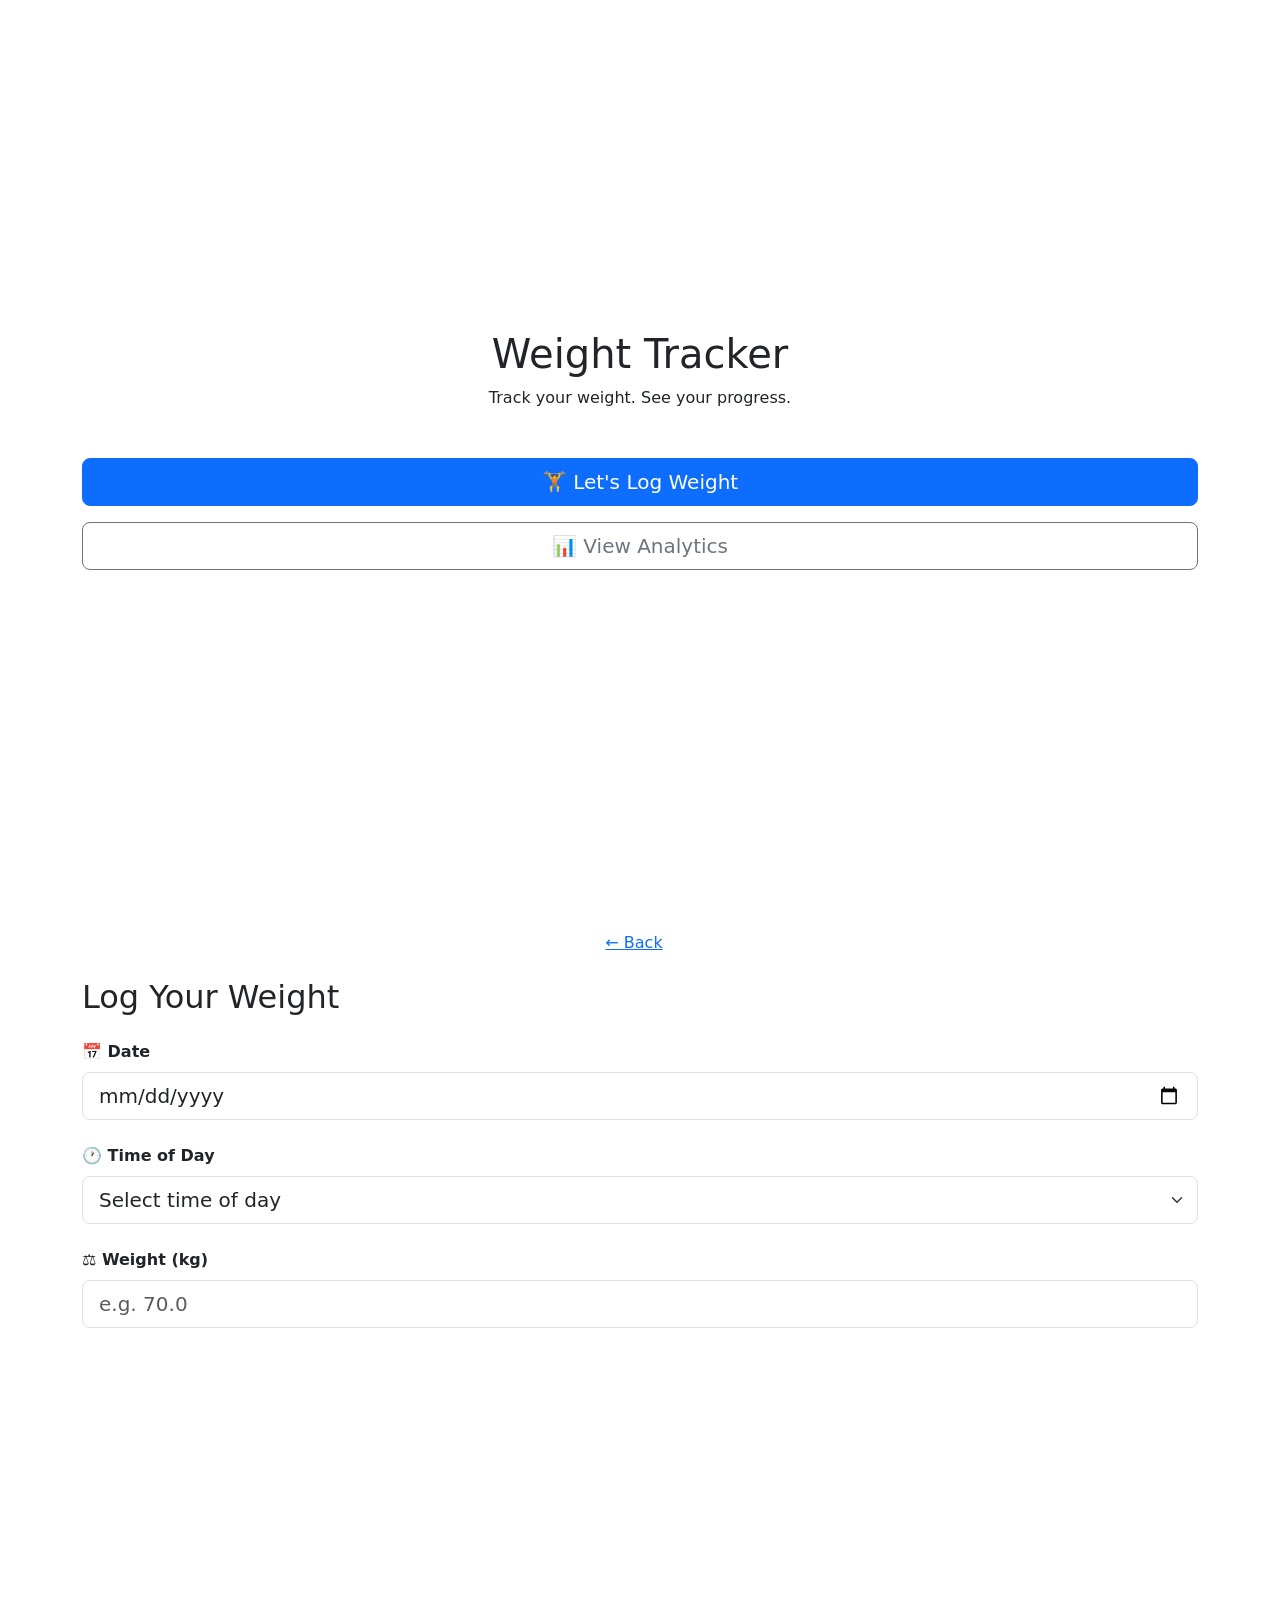
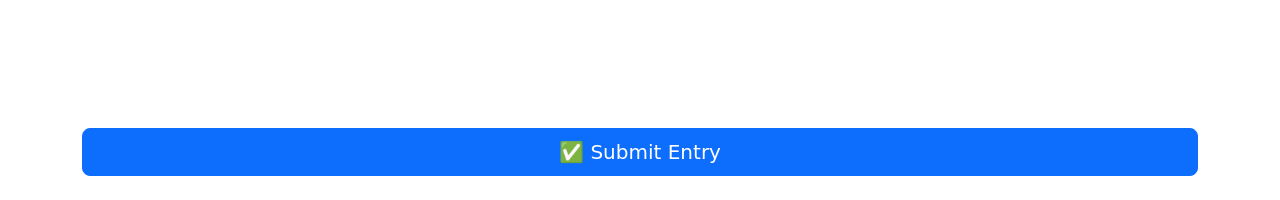
==== index.html @ a8e6a58a "Create index.html" ====
<!DOCTYPE html>
<html lang="en">
  <head>
    <meta charset="UTF-8" />
    <meta name="viewport" content="width=device-width, initial-scale=1.0" />
    <title>Weight Tracker</title>
    <link
      href="https://cdn.jsdelivr.net/npm/bootstrap@5.3.0/dist/css/bootstrap.min.css"
      rel="stylesheet"
    />
    <link rel="stylesheet" href="style.css" />
  </head>

  <body>
    <div
      class="container d-flex flex-column align-items-center justify-content-center min-vh-100 text-center"
      id="home-screen"
    >
      <h1 class="app-title mb-2">Weight Tracker</h1>
      <p class="app-subtitle mb-5">Track your weight. See your progress.</p>
      <button class="btn btn-primary btn-lg w-100 mb-3" id="log-btn">
        🏋️ Let's Log Weight
      </button>
      <a href="analytics.html" class="btn btn-outline-secondary btn-lg w-100">
        📊 View Analytics
      </a>
    </div>

    <div
      class="container d-flex flex-column min-vh-100 py-4"
      id="form-screen"
      style="display: none"
    >
      <button class="btn btn-link ps-0 mb-3" id="back-btn">← Back</button>
      <h2 class="form-title mb-4">Log Your Weight</h2>

      <div class="mb-4">
        <label for="input-date" class="form-label fw-semibold">📅 Date</label>
        <input
          type="date"
          class="form-control form-control-lg"
          id="input-date"
        />
      </div>

      <div class="mb-4">
        <label for="input-time" class="form-label fw-semibold"
          >🕐 Time of Day</label
        >
        <select class="form-select form-select-lg" id="input-time">
          <option value="" disabled selected>Select time of day</option>
          <option value="Morning">Morning</option>
          <option value="Afternoon">Afternoon</option>
          <option value="Evening">Evening</option>
          <option value="Night">Night</option>
        </select>
      </div>

      <div class="mb-4">
        <label for="input-weight" class="form-label fw-semibold"
          >⚖️ Weight (kg)</label
        >
        <input
          type="number"
          class="form-control form-control-lg"
          id="input-weight"
          placeholder="e.g. 70.0"
          min="0.1"
          max="300"
          step="0.1"
        />
      </div>

      <div class="mt-auto">
        <div id="loading-dots" class="dots-container" style="display: none">
          <span></span><span></span><span></span>
        </div>

        <button class="btn btn-primary btn-lg w-100" id="submit-btn">
          ✅ Submit Entry
        </button>
      </div>
    </div>

    <script src="https://cdn.jsdelivr.net/npm/bootstrap@5.3.0/dist/js/bootstrap.bundle.min.js"></script>
    <script src="script.js"></script>

    <div id="loading-overlay" style="display: none">
      <div class="overlay-content">
        <div class="spinner"></div>
        <p class="overlay-text" id="overlay-text"></p>
      </div>
    </div>
  </body>
</html>
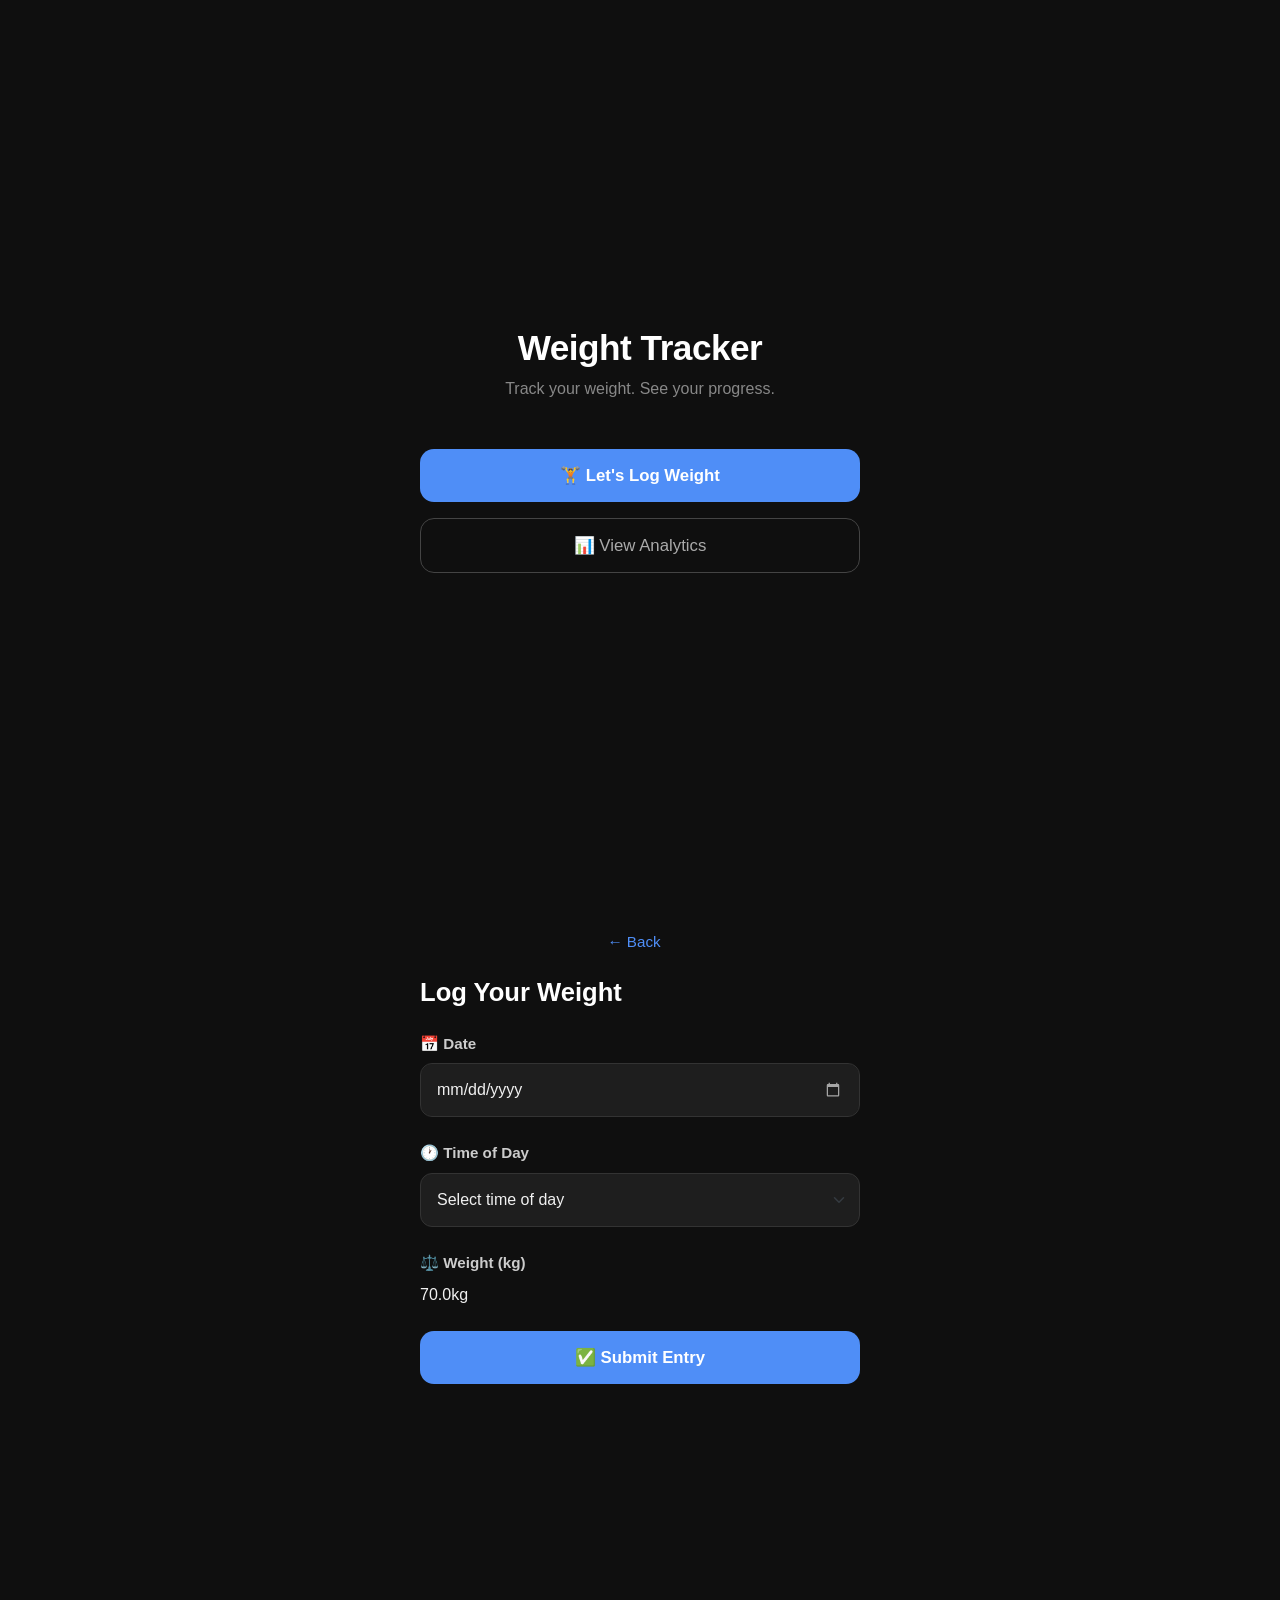
==== commit 15d22afd: "Update index.html changed weight input to ruler class" ====
--- a/index.html
+++ b/index.html
@@ -57,24 +57,17 @@
       </div>
 
       <div class="mb-4">
-        <label for="input-weight" class="form-label fw-semibold"
-          >⚖️ Weight (kg)</label
-        >
-        <input
-          type="number"
-          class="form-control form-control-lg"
-          id="input-weight"
-          placeholder="e.g. 70.0"
-          min="0.1"
-          max="300"
-          step="0.1"
-        />
+  <label class="form-label fw-semibold">⚖️ Weight (kg)</label>
+  <div class="weight-display-container">
+    <span id="weight-value">70.0</span><span class="unit">kg</span>
+  </div>
+  
+  <div class="ruler-wrapper">
+    <div class="ruler-pointer"></div>
+    <div class="ruler-container" id="ruler">
       </div>
-
-      <div class="mt-auto">
-        <div id="loading-dots" class="dots-container" style="display: none">
-          <span></span><span></span><span></span>
-        </div>
+  </div>
+</div>
 
         <button class="btn btn-primary btn-lg w-100" id="submit-btn">
           ✅ Submit Entry
--- a/style.css
+++ b/style.css
@@ -0,0 +1,427 @@
+/* ===========================
+   GLOBAL STYLES
+=========================== */
+
+body {
+  background-color: #0f0f0f;
+  color: #f0f0f0;
+  font-family: "Segoe UI", Tahoma, Geneva, Verdana, sans-serif;
+  min-height: 100vh;
+}
+
+.container {
+  max-width: 480px;
+  margin: 0 auto;
+  padding: 24px 20px;
+}
+
+/* ===========================
+   HOME SCREEN
+=========================== */
+
+.app-title {
+  font-size: 2.2rem;
+  font-weight: 700;
+  color: #ffffff;
+  letter-spacing: -0.5px;
+}
+
+.app-subtitle {
+  font-size: 1rem;
+  color: #888888;
+}
+
+/* ===========================
+   FORM SCREEN
+=========================== */
+
+.form-title {
+  font-size: 1.6rem;
+  font-weight: 700;
+  color: #ffffff;
+}
+
+.form-label {
+  color: #cccccc;
+  font-size: 0.95rem;
+}
+
+/* ===========================
+   INPUTS
+=========================== */
+
+.form-control,
+.form-select {
+  background-color: #1e1e1e;
+  border: 1px solid #333333;
+  color: #f0f0f0;
+  border-radius: 12px;
+  padding: 14px 16px;
+  font-size: 1rem;
+}
+
+.form-control:focus,
+.form-select:focus {
+  background-color: #1e1e1e;
+  border-color: #4f8ef7;
+  color: #f0f0f0;
+  box-shadow: 0 0 0 3px rgba(79, 142, 247, 0.2);
+}
+
+.form-control::placeholder {
+  color: #555555;
+}
+
+/* Fix dropdown arrow color for dark background */
+.form-select option {
+  background-color: #1e1e1e;
+  color: #f0f0f0;
+}
+
+/* Fix date input icon color */
+input[type="date"]::-webkit-calendar-picker-indicator {
+  filter: invert(1);
+  opacity: 0.6;
+  cursor: pointer;
+}
+
+/* ===========================
+   BUTTONS
+=========================== */
+
+.btn-primary {
+  background-color: #4f8ef7;
+  border: none;
+  border-radius: 14px;
+  font-weight: 600;
+  font-size: 1.05rem;
+  padding: 14px;
+  transition: background-color 0.2s ease, transform 0.1s ease;
+}
+
+.btn-primary:hover {
+  background-color: #3a7de8;
+}
+
+.btn-primary:active {
+  transform: scale(0.98);
+}
+
+.btn-outline-secondary {
+  border: 1px solid #444444;
+  color: #aaaaaa;
+  border-radius: 14px;
+  font-weight: 500;
+  font-size: 1.05rem;
+  padding: 14px;
+  transition: all 0.2s ease;
+}
+
+.btn-outline-secondary:hover {
+  background-color: #1e1e1e;
+  color: #ffffff;
+  border-color: #666666;
+}
+
+.btn-link {
+  color: #4f8ef7;
+  text-decoration: none;
+  font-size: 0.95rem;
+}
+
+.btn-link:hover {
+  color: #a0c4ff;
+}
+
+/* ===========================
+   ALERTS / PROMPTS
+=========================== */
+
+.alert {
+  border-radius: 12px;
+  font-size: 0.9rem;
+  border: none;
+}
+
+.alert-warning {
+  background-color: #2a2200;
+  color: #ffd966;
+}
+
+.alert-danger {
+  background-color: #2a0a0a;
+  color: #ff6b6b;
+}
+
+.alert-success {
+  background-color: #0a2a14;
+  color: #69db7c;
+}
+
+/* ===========================
+   UTILITY
+=========================== */
+
+.mt-auto {
+  margin-top: auto !important;
+}
+
+/* ===========================
+   RESPONSIVE TWEAKS
+=========================== */
+
+@media (max-width: 400px) {
+  .app-title {
+    font-size: 1.8rem;
+  }
+
+  .form-title {
+    font-size: 1.3rem;
+  }
+}
+
+/* ===========================
+   ANALYTICS PAGE
+=========================== */
+
+.section-title {
+  font-size: 1.1rem;
+  font-weight: 600;
+  color: #ffffff;
+  margin: 0;
+}
+
+.analytics-card {
+  background-color: #1a1a1a;
+  border-radius: 16px;
+  padding: 20px;
+  border: 1px solid #2a2a2a;
+}
+
+.chart-wrapper {
+  position: relative;
+  width: 100%;
+  height: 220px;
+}
+
+/* Day Range Selector */
+.day-selector {
+  display: flex;
+  gap: 8px;
+  flex-wrap: wrap;
+}
+
+.day-btn {
+  background-color: #2a2a2a;
+  border: 1px solid #333333;
+  color: #aaaaaa;
+  border-radius: 20px;
+  padding: 5px 14px;
+  font-size: 0.85rem;
+  cursor: pointer;
+  transition: all 0.2s ease;
+}
+
+.day-btn:hover {
+  background-color: #333333;
+  color: #ffffff;
+}
+
+.day-btn.active {
+  background-color: #4f8ef7;
+  border-color: #4f8ef7;
+  color: #ffffff;
+  font-weight: 600;
+}
+
+/* Averages Grid */
+.avg-grid {
+  display: grid;
+  grid-template-columns: 1fr 1fr;
+  gap: 12px;
+}
+
+.avg-card {
+  background-color: #111111;
+  border-radius: 12px;
+  padding: 16px;
+  text-align: center;
+  border: 1px solid #2a2a2a;
+}
+
+.avg-label {
+  font-size: 0.75rem;
+  color: #888888;
+  margin-bottom: 6px;
+}
+
+.avg-value {
+  font-size: 1.6rem;
+  font-weight: 700;
+  color: #4f8ef7;
+}
+
+.avg-unit {
+  font-size: 0.75rem;
+  color: #666666;
+  margin-top: 2px;
+}
+
+/* Table */
+.table-wrapper {
+  overflow-x: auto;
+}
+
+.table-dark {
+  background-color: transparent;
+  font-size: 0.9rem;
+}
+
+.table-dark thead th {
+  color: #888888;
+  border-color: #2a2a2a;
+  font-weight: 500;
+}
+
+.table-dark td {
+  border-color: #1e1e1e;
+  color: #dddddd;
+}
+/* ===========================
+   LOADING OVERLAY
+=========================== */
+
+#loading-overlay {
+  position: fixed;
+  top: 0;
+  left: 0;
+  width: 100%;
+  height: 100%;
+  background-color: rgba(0, 0, 0, 0.85);
+  z-index: 9999;
+  display: flex;
+  align-items: center;
+  justify-content: center;
+  flex-direction: column;
+}
+
+.overlay-content {
+  display: flex;
+  flex-direction: column;
+  align-items: center;
+  gap: 20px;
+}
+
+.overlay-text {
+  color: #ffffff;
+  font-size: 1.1rem;
+  font-weight: 500;
+  margin: 0;
+}
+
+/* Spinner */
+.spinner {
+  width: 52px;
+  height: 52px;
+  border: 5px solid #2a2a2a;
+  border-top-color: #4f8ef7;
+  border-radius: 50%;
+  animation: spin 0.8s linear infinite;
+}
+
+@keyframes spin {
+  to {
+    transform: rotate(360deg);
+  }
+}
+
+/* Success State */
+.overlay-success .spinner {
+  display: none;
+}
+
+.checkmark {
+  display: none;
+  width: 52px;
+  height: 52px;
+}
+
+.overlay-success .checkmark {
+  display: block;
+  animation: popIn 0.4s ease;
+}
+
+@keyframes popIn {
+  0% {
+    transform: scale(0);
+    opacity: 0;
+  }
+  70% {
+    transform: scale(1.2);
+    opacity: 1;
+  }
+  100% {
+    transform: scale(1);
+  }
+}
+
+/* Error State */
+.overlay-error .spinner {
+  display: none;
+}
+
+.error-icon {
+  display: none;
+  font-size: 3rem;
+}
+
+.overlay-error .error-icon {
+  display: block;
+  animation: popIn 0.4s ease;
+}
+
+/* ===========================
+   THREE DOTS LOADER
+=========================== */
+/* ===========================
+   THREE DOTS LOADER - UPDATED
+=========================== */
+.dots-container {
+  display: flex;
+  justify-content: center;
+  align-items: center;
+  gap: 12px;
+  height: 60px; /* Increased height to make it visible */
+  margin: 10px 0;
+  width: 100%;
+}
+
+.dots-container span {
+  width: 16px; /* Slightly larger dots */
+  height: 16px;
+  background-color: #ffffff; /* White color to pop against dark background */
+  border-radius: 50%;
+  display: inline-block;
+  animation: dot-pulse 1.4s infinite ease-in-out both;
+  box-shadow: 0 0 10px rgba(79, 142, 247, 0.5); /* Subtle blue glow */
+}
+
+.dots-container span:nth-child(1) {
+  animation-delay: -0.32s;
+}
+.dots-container span:nth-child(2) {
+  animation-delay: -0.16s;
+}
+
+@keyframes dot-pulse {
+  0%,
+  80%,
+  100% {
+    transform: scale(0);
+    opacity: 0.3;
+  }
+  40% {
+    transform: scale(1.2);
+    opacity: 1;
+  }
+}
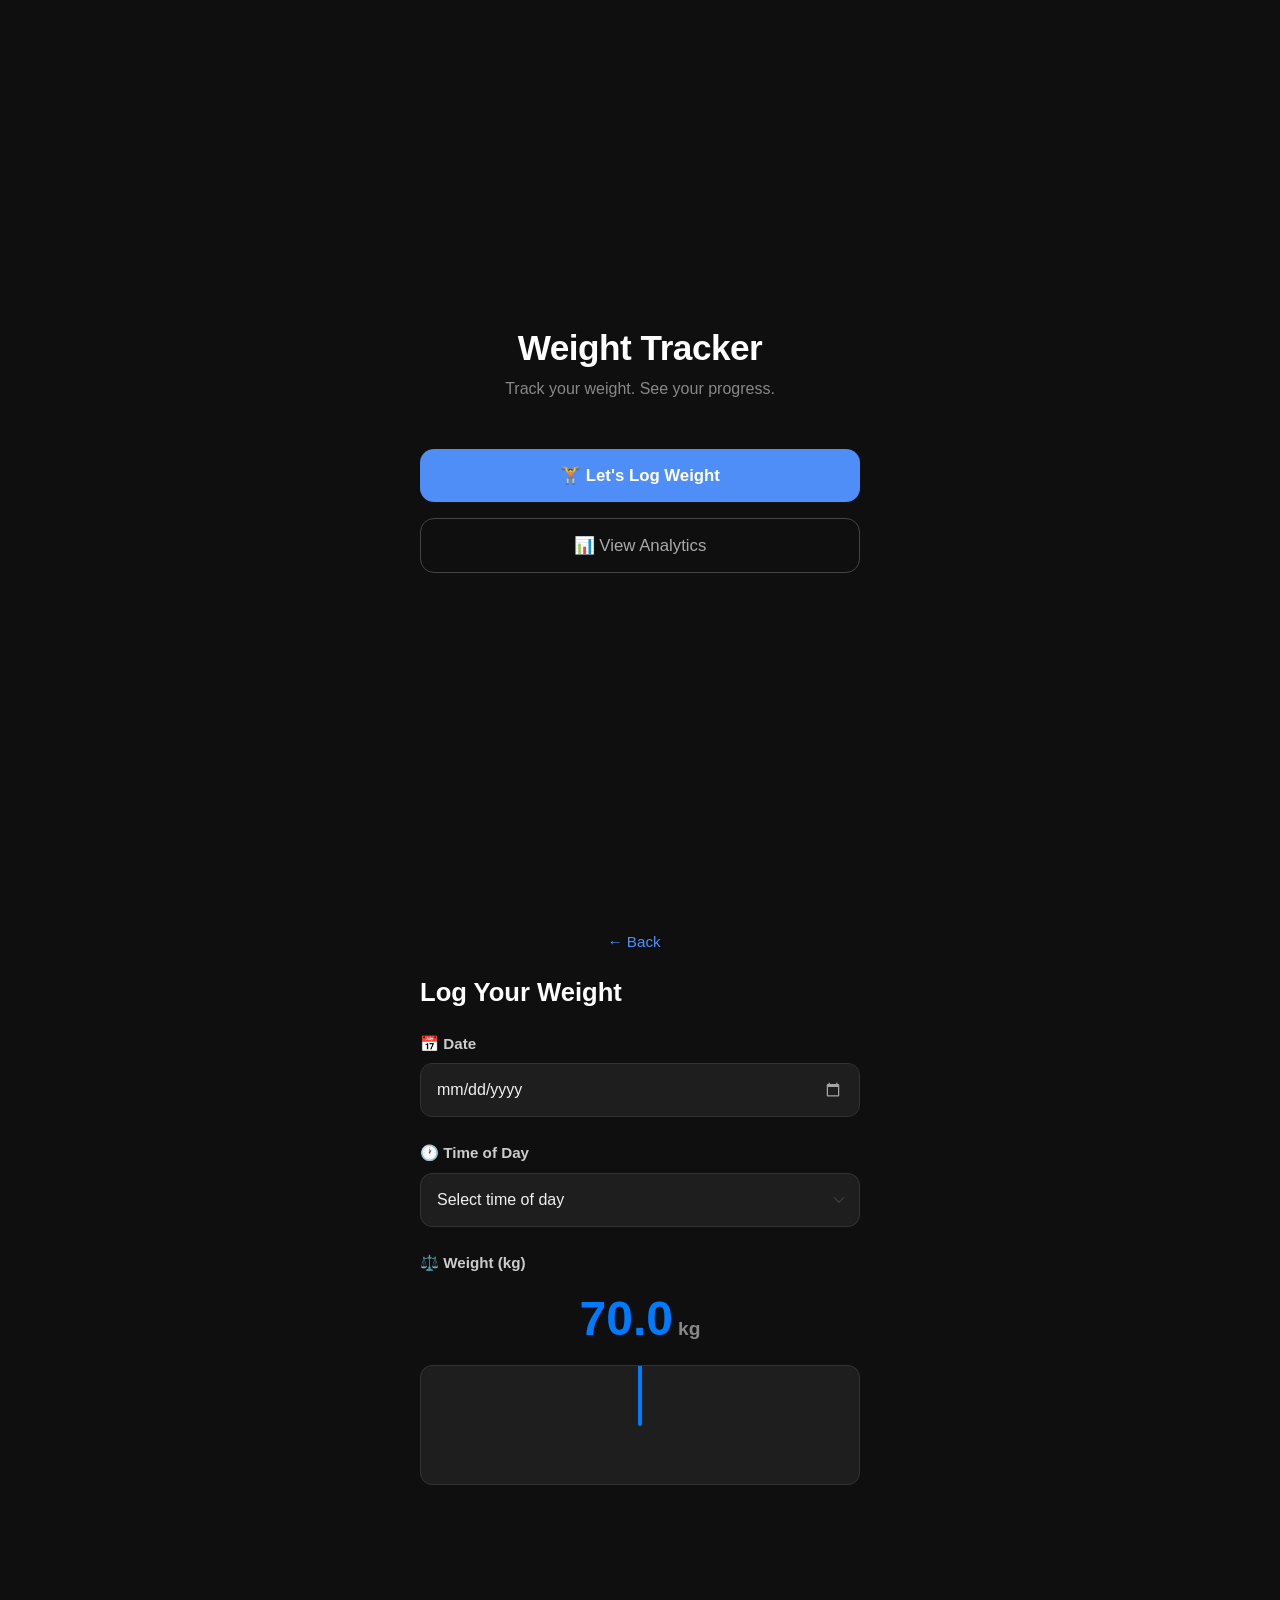
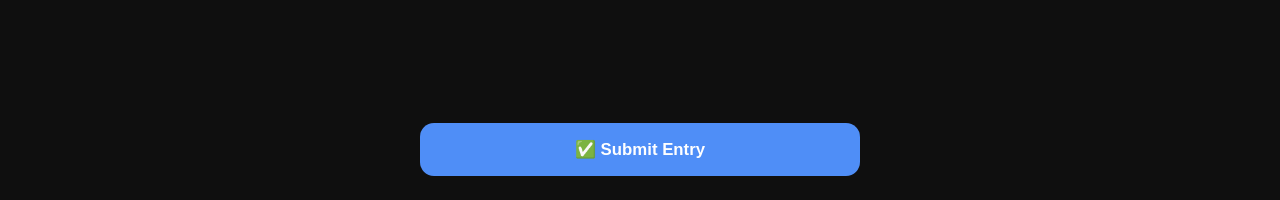
==== commit 88dcf436: "Update index.html" ====
--- a/index.html
+++ b/index.html
@@ -1,88 +1,70 @@
 <!DOCTYPE html>
 <html lang="en">
-  <head>
+<head>
     <meta charset="UTF-8" />
     <meta name="viewport" content="width=device-width, initial-scale=1.0" />
     <title>Weight Tracker</title>
-    <link
-      href="https://cdn.jsdelivr.net/npm/bootstrap@5.3.0/dist/css/bootstrap.min.css"
-      rel="stylesheet"
-    />
+    <link href="https://cdn.jsdelivr.net/npm/bootstrap@5.3.0/dist/css/bootstrap.min.css" rel="stylesheet" />
     <link rel="stylesheet" href="style.css" />
-  </head>
+</head>
 
-  <body>
-    <div
-      class="container d-flex flex-column align-items-center justify-content-center min-vh-100 text-center"
-      id="home-screen"
-    >
-      <h1 class="app-title mb-2">Weight Tracker</h1>
-      <p class="app-subtitle mb-5">Track your weight. See your progress.</p>
-      <button class="btn btn-primary btn-lg w-100 mb-3" id="log-btn">
-        🏋️ Let's Log Weight
-      </button>
-      <a href="analytics.html" class="btn btn-outline-secondary btn-lg w-100">
-        📊 View Analytics
-      </a>
+<body>
+    <div class="container d-flex flex-column align-items-center justify-content-center min-vh-100 text-center" id="home-screen">
+        <h1 class="app-title mb-2">Weight Tracker</h1>
+        <p class="app-subtitle mb-5">Track your weight. See your progress.</p>
+        <button class="btn btn-primary btn-lg w-100 mb-3" id="log-btn">🏋️ Let's Log Weight</button>
+        <a href="analytics.html" class="btn btn-outline-secondary btn-lg w-100">📊 View Analytics</a>
     </div>
 
-    <div
-      class="container d-flex flex-column min-vh-100 py-4"
-      id="form-screen"
-      style="display: none"
-    >
-      <button class="btn btn-link ps-0 mb-3" id="back-btn">← Back</button>
-      <h2 class="form-title mb-4">Log Your Weight</h2>
+    <div class="container d-flex flex-column min-vh-100 py-4" id="form-screen" style="display: none">
+        <button class="btn btn-link ps-0 mb-3" id="back-btn">← Back</button>
+        <h2 class="form-title mb-4">Log Your Weight</h2>
 
-      <div class="mb-4">
-        <label for="input-date" class="form-label fw-semibold">📅 Date</label>
-        <input
-          type="date"
-          class="form-control form-control-lg"
-          id="input-date"
-        />
-      </div>
+        <div class="mb-4">
+            <label for="input-date" class="form-label fw-semibold">📅 Date</label>
+            <input type="date" class="form-control form-control-lg" id="input-date" />
+        </div>
 
-      <div class="mb-4">
-        <label for="input-time" class="form-label fw-semibold"
-          >🕐 Time of Day</label
-        >
-        <select class="form-select form-select-lg" id="input-time">
-          <option value="" disabled selected>Select time of day</option>
-          <option value="Morning">Morning</option>
-          <option value="Afternoon">Afternoon</option>
-          <option value="Evening">Evening</option>
-          <option value="Night">Night</option>
-        </select>
-      </div>
+        <div class="mb-4">
+            <label for="input-time" class="form-label fw-semibold">🕐 Time of Day</label>
+            <select class="form-select form-select-lg" id="input-time">
+                <option value="" disabled selected>Select time of day</option>
+                <option value="Morning">Morning</option>
+                <option value="Afternoon">Afternoon</option>
+                <option value="Evening">Evening</option>
+                <option value="Night">Night</option>
+            </select>
+        </div>
 
-      <div class="mb-4">
-  <label class="form-label fw-semibold">⚖️ Weight (kg)</label>
-  <div class="weight-display-container">
-    <span id="weight-value">70.0</span><span class="unit">kg</span>
-  </div>
-  
-  <div class="ruler-wrapper">
-    <div class="ruler-pointer"></div>
-    <div class="ruler-container" id="ruler">
-      </div>
-  </div>
-</div>
+        <div class="mb-4">
+            <label class="form-label fw-semibold">⚖️ Weight (kg)</label>
+            <div class="weight-display-container text-center">
+                <span id="weight-value">70.0</span><span class="unit">kg</span>
+            </div>
+            
+            <div class="ruler-wrapper" id="ruler-wrapper">
+                <div class="ruler-pointer"></div>
+                <div class="ruler-container" id="ruler">
+                    </div>
+            </div>
+        </div>
 
-        <button class="btn btn-primary btn-lg w-100" id="submit-btn">
-          ✅ Submit Entry
-        </button>
-      </div>
+        <div class="mt-auto">
+            <div id="loading-dots" class="dots-container" style="display: none">
+                <span></span><span></span><span></span>
+            </div>
+            <button class="btn btn-primary btn-lg w-100" id="submit-btn">✅ Submit Entry</button>
+        </div>
     </div>
 
     <script src="https://cdn.jsdelivr.net/npm/bootstrap@5.3.0/dist/js/bootstrap.bundle.min.js"></script>
     <script src="script.js"></script>
 
     <div id="loading-overlay" style="display: none">
-      <div class="overlay-content">
-        <div class="spinner"></div>
-        <p class="overlay-text" id="overlay-text"></p>
-      </div>
+        <div class="overlay-content">
+            <div class="spinner"></div>
+            <p class="overlay-text" id="overlay-text"></p>
+        </div>
     </div>
-  </body>
+</body>
 </html>
--- a/style.css
+++ b/style.css
@@ -425,3 +425,108 @@
     opacity: 1;
   }
 }
+
+/* Ruler Styling */
+.weight-display-container {
+  font-size: 3rem;
+  font-weight: 800;
+  color: #007bff; /* Primary Blue */
+  margin-bottom: 10px;
+}
+
+.weight-display-container .unit {
+  font-size: 1.2rem;
+  color: #888;
+  margin-left: 5px;
+}
+
+.ruler-wrapper {
+  position: relative;
+  width: 100%;
+  height: 100px;
+  background: #1e1e1e;
+  border-radius: 12px;
+  overflow-x: auto;
+  overflow-y: hidden;
+  white-space: nowrap;
+  cursor: grab;
+  /* Hide scrollbar for Chrome/Safari */
+  -webkit-overflow-scrolling: touch;
+}
+
+.ruler-wrapper::-webkit-scrollbar {
+  display: none;
+}
+
+.ruler-container {
+  display: inline-block;
+  padding: 0 50%; /* Center the first/last values */
+  height: 100%;
+  display: flex;
+  align-items: flex-end;
+  gap: 10px; /* Space between ticks */
+}
+
+.tick {
+  width: 2px;
+  background: #444;
+  flex-shrink: 0;
+}
+
+.tick.major {
+  height: 40px;
+  background: #888;
+  position: relative;
+}
+
+.tick.minor {
+  height: 20px;
+}
+
+.tick.major::after {
+  content: attr(data-value);
+  position: absolute;
+  top: -25px;
+  left: 50%;
+  transform: translateX(-50%);
+  font-size: 12px;
+  color: #888;
+}
+
+.ruler-pointer {
+  position: absolute;
+  top: 0;
+  left: 50%;
+  transform: translateX(-50%);
+  width: 4px;
+  height: 60px;
+  background: #007bff;
+  z-index: 10;
+  border-radius: 0 0 4px 4px;
+}
+
+/* Make sure the ruler has a height and the ticks have a color */
+.ruler-wrapper {
+  background: #1e1e1e !important; /* Dark grey background */
+  height: 120px;
+  border: 1px solid #333;
+  margin-top: 10px;
+}
+
+.tick {
+  width: 2px;
+  background: #555 !important; /* Light grey so they are visible */
+  flex-shrink: 0;
+}
+
+.tick.major {
+  height: 40px;
+  background: #007bff !important; /* Blue for major lines */
+}
+
+.ruler-wrapper {
+  overflow-x: auto !important;
+  overscroll-behavior-x: contain;
+  -webkit-overflow-scrolling: touch; /* Essential for smooth Android/iOS scrolling */
+  touch-action: pan-x; /* Tells the phone to allow horizontal finger swipes */
+}
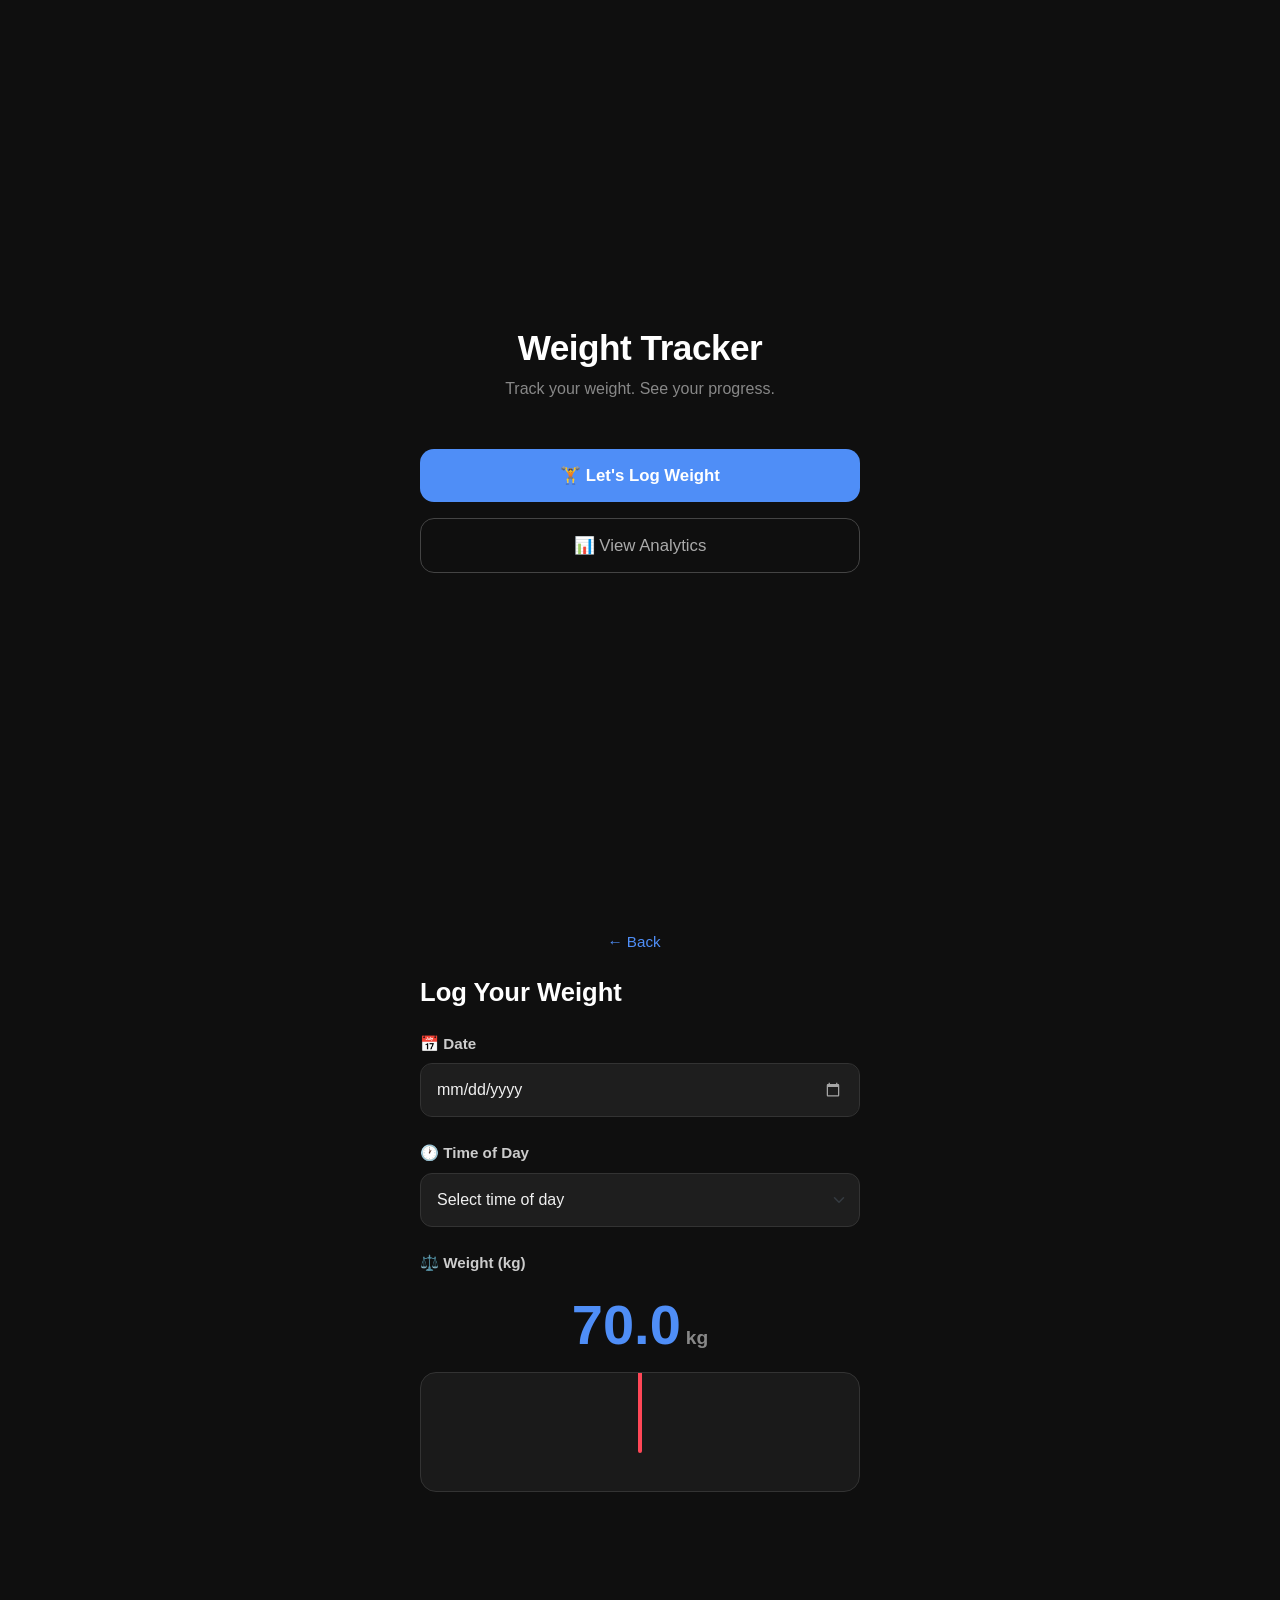
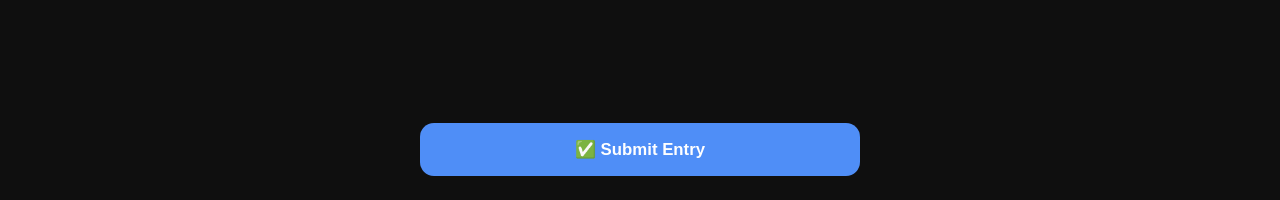
==== commit 35108a9d: "Update index.html" ====
--- a/index.html
+++ b/index.html
@@ -1,6 +1,13 @@
 <!DOCTYPE html>
 <html lang="en">
 <head>
+    <link rel="manifest" href="manifest.json">
+
+<script>
+  if ('serviceWorker' in navigator) {
+    navigator.serviceWorker.register('./sw.js');
+  }
+</script>
     <meta charset="UTF-8" />
     <meta name="viewport" content="width=device-width, initial-scale=1.0" />
     <title>Weight Tracker</title>
--- a/style.css
+++ b/style.css
@@ -1,5 +1,5 @@
 /* ===========================
-   GLOBAL STYLES
+    GLOBAL STYLES
 =========================== */
 
 body {
@@ -16,7 +16,7 @@
 }
 
 /* ===========================
-   HOME SCREEN
+    HOME SCREEN
 =========================== */
 
 .app-title {
@@ -32,7 +32,7 @@
 }
 
 /* ===========================
-   FORM SCREEN
+    FORM SCREEN
 =========================== */
 
 .form-title {
@@ -47,7 +47,7 @@
 }
 
 /* ===========================
-   INPUTS
+    INPUTS
 =========================== */
 
 .form-control,
@@ -72,13 +72,11 @@
   color: #555555;
 }
 
-/* Fix dropdown arrow color for dark background */
 .form-select option {
   background-color: #1e1e1e;
   color: #f0f0f0;
 }
 
-/* Fix date input icon color */
 input[type="date"]::-webkit-calendar-picker-indicator {
   filter: invert(1);
   opacity: 0.6;
@@ -86,7 +84,7 @@
 }
 
 /* ===========================
-   BUTTONS
+    BUTTONS
 =========================== */
 
 .btn-primary {
@@ -129,12 +127,8 @@
   font-size: 0.95rem;
 }
 
-.btn-link:hover {
-  color: #a0c4ff;
-}
-
-/* ===========================
-   ALERTS / PROMPTS
+/* ===========================
+    ALERTS / PROMPTS
 =========================== */
 
 .alert {
@@ -153,43 +147,9 @@
   color: #ff6b6b;
 }
 
-.alert-success {
-  background-color: #0a2a14;
-  color: #69db7c;
-}
-
-/* ===========================
-   UTILITY
-=========================== */
-
-.mt-auto {
-  margin-top: auto !important;
-}
-
-/* ===========================
-   RESPONSIVE TWEAKS
-=========================== */
-
-@media (max-width: 400px) {
-  .app-title {
-    font-size: 1.8rem;
-  }
-
-  .form-title {
-    font-size: 1.3rem;
-  }
-}
-
-/* ===========================
-   ANALYTICS PAGE
-=========================== */
-
-.section-title {
-  font-size: 1.1rem;
-  font-weight: 600;
-  color: #ffffff;
-  margin: 0;
-}
+/* ===========================
+    ANALYTICS PAGE
+=========================== */
 
 .analytics-card {
   background-color: #1a1a1a;
@@ -198,97 +158,8 @@
   border: 1px solid #2a2a2a;
 }
 
-.chart-wrapper {
-  position: relative;
-  width: 100%;
-  height: 220px;
-}
-
-/* Day Range Selector */
-.day-selector {
-  display: flex;
-  gap: 8px;
-  flex-wrap: wrap;
-}
-
-.day-btn {
-  background-color: #2a2a2a;
-  border: 1px solid #333333;
-  color: #aaaaaa;
-  border-radius: 20px;
-  padding: 5px 14px;
-  font-size: 0.85rem;
-  cursor: pointer;
-  transition: all 0.2s ease;
-}
-
-.day-btn:hover {
-  background-color: #333333;
-  color: #ffffff;
-}
-
-.day-btn.active {
-  background-color: #4f8ef7;
-  border-color: #4f8ef7;
-  color: #ffffff;
-  font-weight: 600;
-}
-
-/* Averages Grid */
-.avg-grid {
-  display: grid;
-  grid-template-columns: 1fr 1fr;
-  gap: 12px;
-}
-
-.avg-card {
-  background-color: #111111;
-  border-radius: 12px;
-  padding: 16px;
-  text-align: center;
-  border: 1px solid #2a2a2a;
-}
-
-.avg-label {
-  font-size: 0.75rem;
-  color: #888888;
-  margin-bottom: 6px;
-}
-
-.avg-value {
-  font-size: 1.6rem;
-  font-weight: 700;
-  color: #4f8ef7;
-}
-
-.avg-unit {
-  font-size: 0.75rem;
-  color: #666666;
-  margin-top: 2px;
-}
-
-/* Table */
-.table-wrapper {
-  overflow-x: auto;
-}
-
-.table-dark {
-  background-color: transparent;
-  font-size: 0.9rem;
-}
-
-.table-dark thead th {
-  color: #888888;
-  border-color: #2a2a2a;
-  font-weight: 500;
-}
-
-.table-dark td {
-  border-color: #1e1e1e;
-  color: #dddddd;
-}
-/* ===========================
-   LOADING OVERLAY
+/* ===========================
+    LOADING OVERLAY
 =========================== */
 
 #loading-overlay {
@@ -305,21 +176,6 @@
   flex-direction: column;
 }
 
-.overlay-content {
-  display: flex;
-  flex-direction: column;
-  align-items: center;
-  gap: 20px;
-}
-
-.overlay-text {
-  color: #ffffff;
-  font-size: 1.1rem;
-  font-weight: 500;
-  margin: 0;
-}
-
-/* Spinner */
 .spinner {
   width: 52px;
   height: 52px;
@@ -330,108 +186,46 @@
 }
 
 @keyframes spin {
-  to {
-    transform: rotate(360deg);
-  }
-}
-
-/* Success State */
-.overlay-success .spinner {
-  display: none;
-}
-
-.checkmark {
-  display: none;
-  width: 52px;
-  height: 52px;
-}
-
-.overlay-success .checkmark {
-  display: block;
-  animation: popIn 0.4s ease;
-}
-
-@keyframes popIn {
-  0% {
-    transform: scale(0);
-    opacity: 0;
-  }
-  70% {
-    transform: scale(1.2);
-    opacity: 1;
-  }
-  100% {
-    transform: scale(1);
-  }
-}
-
-/* Error State */
-.overlay-error .spinner {
-  display: none;
-}
-
-.error-icon {
-  display: none;
-  font-size: 3rem;
-}
-
-.overlay-error .error-icon {
-  display: block;
-  animation: popIn 0.4s ease;
-}
-
-/* ===========================
-   THREE DOTS LOADER
-=========================== */
-/* ===========================
-   THREE DOTS LOADER - UPDATED
-=========================== */
+  to { transform: rotate(360deg); }
+}
+
+/* ===========================
+    THREE DOTS LOADER
+=========================== */
+
 .dots-container {
   display: flex;
   justify-content: center;
   align-items: center;
   gap: 12px;
-  height: 60px; /* Increased height to make it visible */
+  height: 60px;
   margin: 10px 0;
   width: 100%;
 }
 
 .dots-container span {
-  width: 16px; /* Slightly larger dots */
+  width: 16px;
   height: 16px;
-  background-color: #ffffff; /* White color to pop against dark background */
+  background-color: #ffffff;
   border-radius: 50%;
   display: inline-block;
   animation: dot-pulse 1.4s infinite ease-in-out both;
-  box-shadow: 0 0 10px rgba(79, 142, 247, 0.5); /* Subtle blue glow */
-}
-
-.dots-container span:nth-child(1) {
-  animation-delay: -0.32s;
-}
-.dots-container span:nth-child(2) {
-  animation-delay: -0.16s;
 }
 
 @keyframes dot-pulse {
-  0%,
-  80%,
-  100% {
-    transform: scale(0);
-    opacity: 0.3;
-  }
-  40% {
-    transform: scale(1.2);
-    opacity: 1;
-  }
-}
-
-/* Ruler Styling */
+  0%, 80%, 100% { transform: scale(0); opacity: 0.3; }
+  40% { transform: scale(1.2); opacity: 1; }
+}
+
+/* ===========================
+    RULER PICKER STYLING
+=========================== */
+
 .weight-display-container {
-  font-size: 3rem;
+  font-size: 3.5rem;
   font-weight: 800;
-  color: #007bff; /* Primary Blue */
-  margin-bottom: 10px;
+  color: #4f8ef7;
+  margin-bottom: 5px;
 }
 
 .weight-display-container .unit {
@@ -443,15 +237,15 @@
 .ruler-wrapper {
   position: relative;
   width: 100%;
-  height: 100px;
-  background: #1e1e1e;
-  border-radius: 12px;
+  height: 120px;
+  background: #1a1a1a;
+  border-radius: 16px;
+  border: 1px solid #333;
   overflow-x: auto;
   overflow-y: hidden;
   white-space: nowrap;
-  cursor: grab;
-  /* Hide scrollbar for Chrome/Safari */
   -webkit-overflow-scrolling: touch;
+  touch-action: pan-x;
 }
 
 .ruler-wrapper::-webkit-scrollbar {
@@ -459,38 +253,39 @@
 }
 
 .ruler-container {
-  display: inline-block;
-  padding: 0 50%; /* Center the first/last values */
-  height: 100%;
   display: flex;
   align-items: flex-end;
-  gap: 10px; /* Space between ticks */
+  padding: 0 50%; /* Allows scale to reach center */
+  height: 100%;
+  gap: 8px; /* Spacing between ticks */
 }
 
 .tick {
   width: 2px;
-  background: #444;
+  background: #555;
   flex-shrink: 0;
-}
-
-.tick.major {
-  height: 40px;
-  background: #888;
-  position: relative;
+  transition: background 0.2s;
 }
 
 .tick.minor {
   height: 20px;
+}
+
+.tick.major {
+  height: 45px;
+  background: #4f8ef7;
+  position: relative;
 }
 
 .tick.major::after {
   content: attr(data-value);
   position: absolute;
-  top: -25px;
+  top: -30px;
   left: 50%;
   transform: translateX(-50%);
   font-size: 12px;
   color: #888;
+  font-weight: 600;
 }
 
 .ruler-pointer {
@@ -499,34 +294,9 @@
   left: 50%;
   transform: translateX(-50%);
   width: 4px;
-  height: 60px;
-  background: #007bff;
+  height: 80px;
+  background: #ff4757; /* Red pointer for visibility */
   z-index: 10;
   border-radius: 0 0 4px 4px;
-}
-
-/* Make sure the ruler has a height and the ticks have a color */
-.ruler-wrapper {
-  background: #1e1e1e !important; /* Dark grey background */
-  height: 120px;
-  border: 1px solid #333;
-  margin-top: 10px;
-}
-
-.tick {
-  width: 2px;
-  background: #555 !important; /* Light grey so they are visible */
-  flex-shrink: 0;
-}
-
-.tick.major {
-  height: 40px;
-  background: #007bff !important; /* Blue for major lines */
-}
-
-.ruler-wrapper {
-  overflow-x: auto !important;
-  overscroll-behavior-x: contain;
-  -webkit-overflow-scrolling: touch; /* Essential for smooth Android/iOS scrolling */
-  touch-action: pan-x; /* Tells the phone to allow horizontal finger swipes */
-}
+  pointer-events: none;
+}
